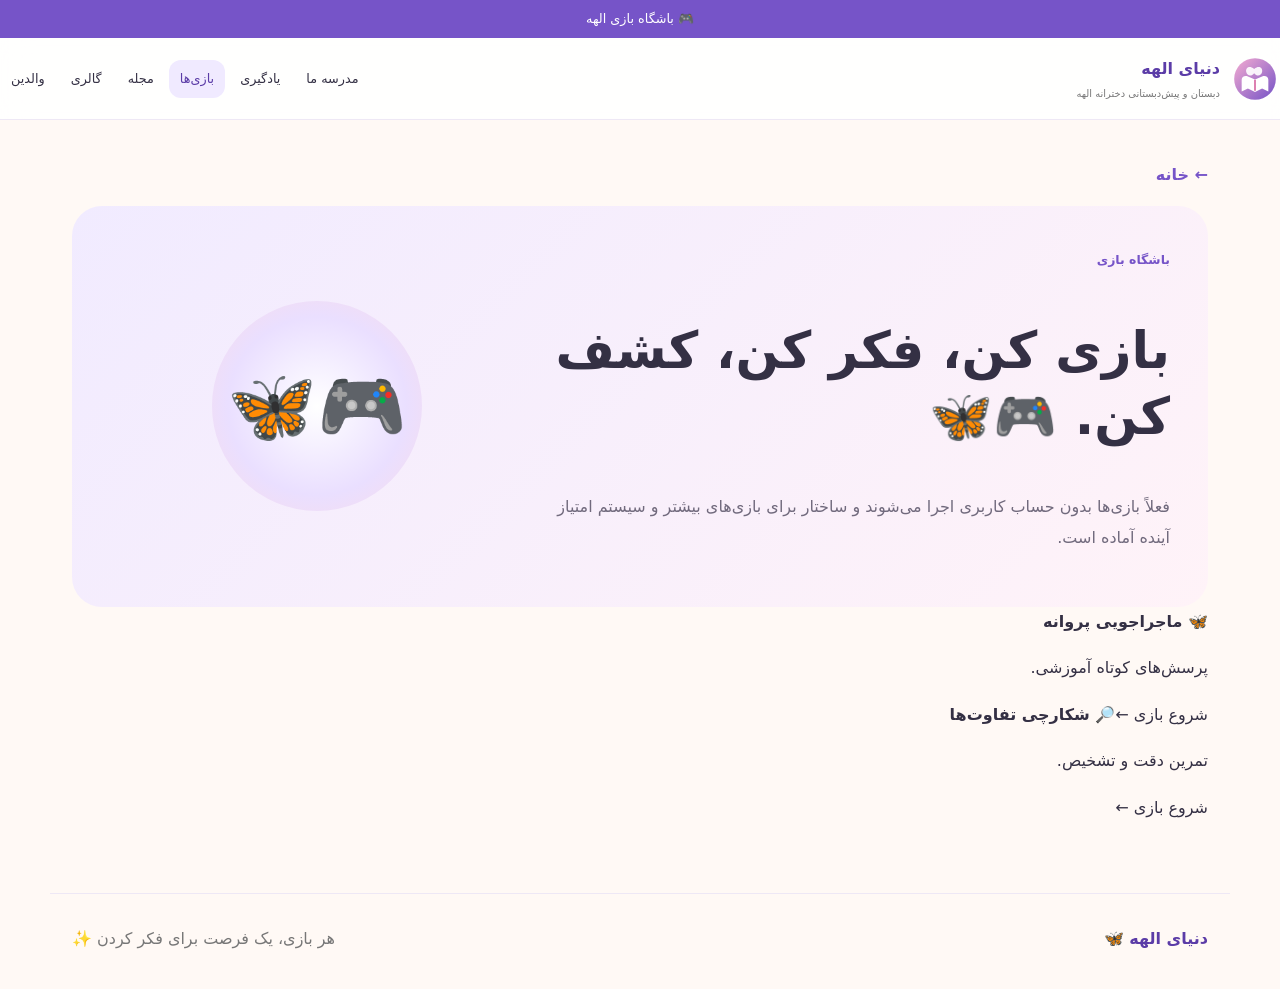
==== games.html @ 673f5bc3 "feat: add games hub" ====
<!doctype html><html lang="fa" dir="rtl"><head><meta charset="utf-8"><meta name="viewport" content="width=device-width,initial-scale=1"><title>باشگاه بازی | دنیای الهه</title><link rel="icon" href="assets/logo.svg"><link rel="stylesheet" href="style.css"><link rel="stylesheet" href="pages.css"></head><body><div class="top">🎮 باشگاه بازی الهه</div><header class="header"><a class="brand" href="index.html"><img src="assets/logo.svg" alt="لوگوی الهه"><span><b>دنیای الهه</b><small>دبستان و پیش‌دبستانی دخترانه الهه</small></span></a><nav><a href="school.html">مدرسه ما</a><a href="learning.html">یادگیری</a><a class="active" href="games.html">بازی‌ها</a><a href="magazine.html">مجله</a><a href="gallery.html">گالری</a><a href="parents.html">والدین</a></nav></header><main class="page-wrap"><a class="back-home" href="index.html">← خانه</a><section class="page-hero"><div><span class="eyebrow">باشگاه بازی</span><h1>بازی کن، فکر کن، کشف کن. 🎮🦋</h1><p>فعلاً بازی‌ها بدون حساب کاربری اجرا می‌شوند و ساختار برای بازی‌های بیشتر و سیستم امتیاز آینده آماده است.</p></div><div class="page-art"><div class="orb">🎮🦋</div></div></section><div class="game-choice"><a href="index.html#game"><b>🦋 ماجراجویی پروانه</b><p>پرسش‌های کوتاه آموزشی.</p><span>شروع بازی ←</span></a><a href="index.html#game"><b>🔎 شکارچی تفاوت‌ها</b><p>تمرین دقت و تشخیص.</p><span>شروع بازی ←</span></a></div></main><footer class="wrap"><b>دنیای الهه 🦋</b><span>هر بازی، یک فرصت برای فکر کردن ✨</span></footer></body></html>
---- style.css ----
*{box-sizing:border-box}html{scroll-behavior:smooth}body{margin:0;font-family:Vazirmatn,system-ui,sans-serif;color:#343044;background:linear-gradient(180deg,#fff9f5,#fff 45%,#f7f3ff);line-height:1.9}a{text-decoration:none;color:inherit}button{font-family:inherit}.top{background:#7654c8;color:#fff;text-align:center;padding:7px 15px;font-size:.8rem}.wrap{max-width:1180px;margin:auto;padding-left:22px;padding-right:22px}.header{height:82px;display:flex;align-items:center;justify-content:space-between;position:sticky;top:0;z-index:20;background:#ffffffdf;backdrop-filter:blur(15px);border-bottom:1px solid #eee8f5}.brand{display:flex;align-items:center;gap:10px}.brand img{width:50px}.brand span{display:flex;flex-direction:column}.brand b{color:#5b3ca7}.brand small{font-size:.62rem;color:#777}.header nav{display:flex;gap:4px}.header nav a{padding:7px 11px;border-radius:12px;font-size:.8rem}.header nav a:hover,.header nav a.active{background:#f0eaff;color:#5b3ca7}.menu{display:none;border:0;background:#f0eaff;border-radius:12px;padding:8px 12px;font-size:1.2rem}.hero{min-height:650px;display:grid;grid-template-columns:1.1fr .9fr;align-items:center;gap:45px}.eyebrow{color:#7654c8;font-weight:800;font-size:.78rem}.hero h1{font-size:clamp(2.3rem,5vw,4.2rem);line-height:1.25;margin:14px 0}.hero h1 em{color:#d45f9b;font-style:normal}.hero p{color:#716a7d;font-size:1.02rem}.actions{display:flex;gap:10px;flex-wrap:wrap;margin:24px 0}.btn{display:inline-block;border:0;padding:11px 19px;border-radius:14px;font-weight:800;font-family:inherit;cursor:pointer}.primary{background:#7654c8;color:#fff;box-shadow:0 12px 28px #7654c833}.soft{background:#f6eaf5;color:#6a4298}.chips{display:flex;gap:7px;flex-wrap:wrap}.chips span,.pill{padding:5px 10px;background:#fff;border:1px solid #eee8f5;border-radius:99px;font-size:.72rem}.heroart{height:420px;position:relative;display:grid;place-items:center}.glow{position:absolute;width:360px;height:360px;border-radius:50%;background:radial-gradient(circle,#f3dff2,#eee9ff 55%,transparent 70%)}.book{width:300px;height:200px;position:relative;filter:drop-shadow(0 20px 25px #6d55a833)}.book i{position:absolute;top:0;width:50%;height:100%;background:#fff;border:2px solid #e5dff0}.book i:first-child{right:50%;border-radius:28px 5px 5px 28px;transform:skewY(4deg)}.book i:last-child{left:0;border-radius:5px 28px 28px 5px;transform:skewY(-4deg)}.book:after{content:"";position:absolute;left:50%;top:10px;bottom:10px;border-left:3px solid #d768a2}.heroart>b,.heroart>small{position:absolute;bottom:38px;z-index:2}.heroart>b{color:#7654c8}.heroart small{bottom:8px;color:#777}.fly{position:absolute;font-size:54px;z-index:3}.f1{right:20px;top:45px}.f2{left:20px;bottom:70px;font-size:42px}.star{position:absolute;top:55px;left:90px;color:#df9bc8;font-size:30px}.section{padding-top:80px;padding-bottom:80px}.heading{display:flex;justify-content:space-between;align-items:end;gap:25px;margin-bottom:25px}.heading h2,.section h2{font-size:clamp(1.7rem,3vw,2.5rem);margin:5px 0;line-height:1.4}.heading p{color:#777183;max-width:470px}.grid{display:grid;gap:17px}.four{grid-template-columns:repeat(4,1fr)}.three{grid-template-columns:repeat(3,1fr)}.card,.mini,.stories article{background:#fff;border:1px solid #eee8f5;border-radius:23px;padding:22px;box-shadow:0 12px 35px #493b6310;transition:.22s}.card:hover,.mini:hover,.stories article:hover{transform:translateY(-6px)}.card strong{font-size:2rem}.card small{display:block;color:#8a8296}.card h3{margin:5px 0}.card p,.mini p,.stories p{font-size:.86rem;color:#746d80}.pink{background:#fff0f6}.violet{background:#f2eeff}.green{background:#eff9f2}.gold{background:#fff7e9}.split,.game,.parents,.future{display:grid;grid-template-columns:1.1fr .9fr;gap:28px;align-items:center;background:#fff;border:1px solid #eee8f5;border-radius:30px;padding:38px;box-shadow:0 18px 50px #493b6310}.split aside{background:#faf7ff;border-radius:22px;padding:8px}.split aside>div{display:flex;gap:12px;padding:15px;border-bottom:1px solid #eee8f5}.split aside>div:last-child{border:0}.split aside span{display:flex;flex-direction:column}.split aside small{color:#777}.mini>b{font-size:2rem}.mini a{color:#7654c8;font-weight:800;font-size:.78rem}.game{background:linear-gradient(135deg,#f4efff,#fff2f8)}.game-tabs{display:flex;gap:9px;flex-wrap:wrap;margin:0 0 14px}.game-tabs button{border:1px solid #e6def0;background:#fff;color:#5f536e;border-radius:14px;padding:9px 13px;font-weight:800;cursor:pointer}.game-tabs button.active,.game-tabs button:hover{background:#7654c8;color:#fff;border-color:#7654c8}.score b{font-size:2.7rem;color:#7654c8;display:block}.score small{color:#777}.gamebox{background:#fff;border-radius:23px;padding:23px}.bar{height:7px;background:#eee9f5;border-radius:8px;overflow:hidden}.bar i{display:block;width:25%;height:100%;background:linear-gradient(90deg,#7654c8,#e58db7);transition:.3s}.options{display:grid;grid-template-columns:repeat(3,1fr);gap:9px}.options button{padding:11px;border:1px solid #e8e0f1;background:#faf8ff;border-radius:12px;font:inherit;font-weight:800;cursor:pointer;transition:.15s}.options button:hover:not(:disabled){transform:translateY(-2px);border-color:#c8b7e8}.options button:focus-visible,.game-tabs button:focus-visible,.btn:focus-visible,.round:focus-visible,.gallery-item:focus-visible{outline:3px solid #d8b4e8;outline-offset:3px}.options button:disabled{cursor:default}.options .correct{background:#e8f7ed;border-color:#7bc491}.options .wrong{background:#fff0f0;border-color:#e28b8b}.hidden{display:none}.spot{display:grid;grid-template-columns:auto 1fr auto;gap:20px;align-items:center;background:linear-gradient(135deg,#fff,#f5efff);border:1px solid #eee8f5;border-radius:26px;padding:25px}.spot-icon{width:64px;height:64px;display:grid;place-items:center;background:#fff;border-radius:20px;font-size:2rem;box-shadow:0 8px 25px #493b6312}.spot h2{font-size:1.35rem;margin:5px 0}.spot p{color:#746d80;margin:0}.round{width:44px;height:44px;border:0;border-radius:50%;background:#7654c8;color:#fff;font-size:1.3rem;cursor:pointer}.stories{display:grid;grid-template-columns:1.3fr 1fr 1fr;gap:17px}.stories article{min-height:175px}.stories span{color:#7654c8;font-size:.78rem;font-weight:800}.gallery{display:grid;grid-template-columns:repeat(4,1fr);gap:16px}.gallery-item{min-height:170px;border:0;border-radius:23px;padding:18px;display:flex;flex-direction:column;justify-content:end;text-align:right;color:#fff;font-size:1.3rem;font-weight:800;cursor:pointer;background:linear-gradient(135deg,#7654c8,#d76ca3);transition:.2s}.gallery-item:hover{transform:translateY(-5px)}.gallery-item:nth-child(2){background:linear-gradient(135deg,#d768a2,#f4b0cb)}.gallery-item:nth-child(3){background:linear-gradient(135deg,#5d9d78,#9bd1ae)}.gallery-item:nth-child(4){background:linear-gradient(135deg,#7a64c7,#a98de0)}.parents{background:linear-gradient(135deg,#f1eeff,#fff7fb)}.future{background:#eff9f2}.future>span{background:#fff;border-radius:12px;padding:10px;color:#4d765b;font-weight:700}.future>span:first-child{font-size:2.5rem;background:transparent}.future>div{flex:1}.lightbox{position:fixed;inset:0;background:#302940aa;display:grid;place-items:center;padding:20px;opacity:0;pointer-events:none;transition:.2s;z-index:80}.lightbox.show{opacity:1;pointer-events:auto}.lightbox-card{position:relative;background:#fff;border-radius:28px;padding:28px;max-width:430px;width:100%;text-align:center;box-shadow:0 25px 80px #1d173040}.lightbox-card>button{position:absolute;top:10px;left:12px;border:0;background:#f2edfa;border-radius:50%;width:36px;height:36px;font-size:1.5rem;cursor:pointer}.lightbox-art{height:170px;border-radius:20px;display:grid;place-items:center;font-size:5rem;background:linear-gradient(135deg,#f4efff,#fff0f7)}.lightbox-card p{color:#746d80}footer{padding-top:30px;padding-bottom:35px;border-top:1px solid #eee8f5;display:flex;justify-content:space-between;color:#777}footer b{color:#5b3ca7}.toast{position:fixed;left:18px;bottom:18px;background:#2e2940;color:#fff;padding:12px 15px;border-radius:14px;opacity:0;transform:translateY(18px);transition:.2s;z-index:90}.toast.show{opacity:1;transform:none}.totop{position:fixed;left:18px;bottom:18px;width:44px;height:44px;border:1px solid #eee8f5;border-radius:14px;background:#fff;color:#7654c8;font-size:20px;opacity:0;pointer-events:none}.totop.show{opacity:1;pointer-events:auto}.reveal{opacity:0;transform:translateY(16px);transition:.6s}.reveal.show{opacity:1;transform:none}.skip{position:fixed;right:10px;top:10px;transform:translateY(-150%);background:#2e2940;color:#fff;padding:7px 10px;border-radius:9px;z-index:99}.skip:focus{transform:none}@media(max-width:950px){.hero{grid-template-columns:1fr}.four{grid-template-columns:repeat(2,1fr)}.three,.stories{grid-template-columns:1fr 1fr}.gallery{grid-template-columns:1fr 1fr}.split,.game,.parents{grid-template-columns:1fr}}@media(max-width:700px){.header{padding:0 16px}.header nav{display:none;position:absolute;top:72px;right:15px;left:15px;background:#fff;border:1px solid #eee8f5;border-radius:18px;padding:8px;flex-direction:column}.header nav.open{display:flex}.menu{display:block}.brand small{display:none}.hero{padding-top:45px}.heroart{height:340px}.book{width:255px;height:170px}.four,.three,.stories,.gallery{grid-template-columns:1fr}.split,.game,.parents,.future{padding:24px}.heading{align-items:start;flex-direction:column}.options{grid-template-columns:1fr}.spot{grid-template-columns:auto 1fr}.spot .round{grid-column:2;justify-self:start}footer{flex-direction:column;gap:10px}}@media(prefers-reduced-motion:reduce){html{scroll-behavior:auto}.reveal{opacity:1;transform:none}.card,.mini,.stories article,.gallery-item{transition:none}}
---- pages.css ----
body{background:#fff9f5}.page-wrap{max-width:1180px;margin:auto;padding:40px 22px 70px}.page-hero{padding:38px;border-radius:30px;background:linear-gradient(135deg,#f1ebff,#fff3f8);display:grid;grid-template-columns:1.2fr .8fr;gap:24px;align-items:center}.page-hero h1{font-size:clamp(2rem,4vw,3.5rem);line-height:1.3}.page-hero p,.content-card p{color:#716a7d}.page-art{min-height:220px;display:grid;place-items:center}.orb{width:210px;height:210px;border-radius:50%;background:radial-gradient(circle,#fff,#eadfff 60%,#f9dce9);display:grid;place-items:center;font-size:72px}.content-grid{display:grid;grid-template-columns:repeat(3,1fr);gap:18px;margin-top:26px}.content-card{background:#fff;border:1px solid #eee8f5;border-radius:22px;padding:22px;box-shadow:0 10px 30px #493b6310}.wide{grid-column:span 2}.pill-row{display:flex;gap:8px;flex-wrap:wrap}.pill-row span{background:#f4efff;color:#60459d;border-radius:999px;padding:6px 10px;font-size:.75rem}.notice{margin-top:20px;padding:16px;border-radius:18px;background:#fff8e8}.future-list{display:grid;grid-template-columns:repeat(4,1fr);gap:10px}.future-list span{padding:12px;background:#eff9f2;border-radius:12px;text-align:center;color:#4d765b;font-weight:700}.back-home{display:inline-block;margin-bottom:15px;color:#7654c8;font-weight:800}.list{padding:0;list-style:none;display:grid;gap:8px}.list li{padding:10px 12px;background:#faf8ff;border-radius:12px}@media(max-width:850px){.page-hero,.content-grid{grid-template-columns:1fr}.wide{grid-column:auto}.future-list{grid-template-columns:1fr 1fr}}
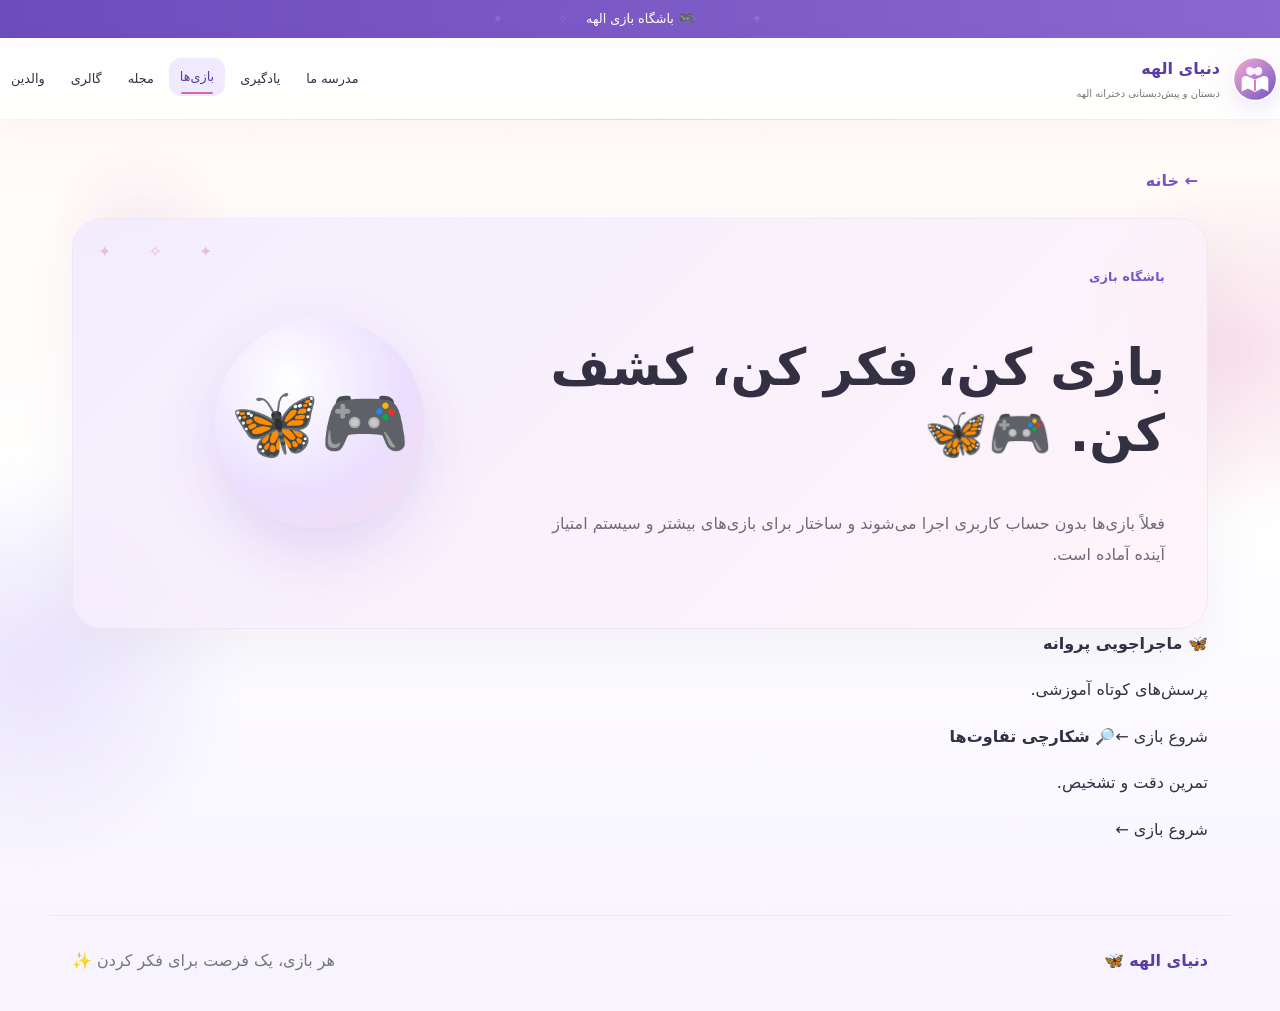
==== commit a1f6cc9b: "Add professional SEO metadata to games page" ====
--- a/games.html
+++ b/games.html
@@ -1 +1 @@
-<!doctype html><html lang="fa" dir="rtl"><head><meta charset="utf-8"><meta name="viewport" content="width=device-width,initial-scale=1"><title>باشگاه بازی | دنیای الهه</title><link rel="icon" href="assets/logo.svg"><link rel="stylesheet" href="style.css"><link rel="stylesheet" href="pages.css"></head><body><div class="top">🎮 باشگاه بازی الهه</div><header class="header"><a class="brand" href="index.html"><img src="assets/logo.svg" alt="لوگوی الهه"><span><b>دنیای الهه</b><small>دبستان و پیش‌دبستانی دخترانه الهه</small></span></a><nav><a href="school.html">مدرسه ما</a><a href="learning.html">یادگیری</a><a class="active" href="games.html">بازی‌ها</a><a href="magazine.html">مجله</a><a href="gallery.html">گالری</a><a href="parents.html">والدین</a></nav></header><main class="page-wrap"><a class="back-home" href="index.html">← خانه</a><section class="page-hero"><div><span class="eyebrow">باشگاه بازی</span><h1>بازی کن، فکر کن، کشف کن. 🎮🦋</h1><p>فعلاً بازی‌ها بدون حساب کاربری اجرا می‌شوند و ساختار برای بازی‌های بیشتر و سیستم امتیاز آینده آماده است.</p></div><div class="page-art"><div class="orb">🎮🦋</div></div></section><div class="game-choice"><a href="index.html#game"><b>🦋 ماجراجویی پروانه</b><p>پرسش‌های کوتاه آموزشی.</p><span>شروع بازی ←</span></a><a href="index.html#game"><b>🔎 شکارچی تفاوت‌ها</b><p>تمرین دقت و تشخیص.</p><span>شروع بازی ←</span></a></div></main><footer class="wrap"><b>دنیای الهه 🦋</b><span>هر بازی، یک فرصت برای فکر کردن ✨</span></footer></body></html>+<!doctype html><html lang="fa" dir="rtl"><head><meta charset="utf-8"><meta name="viewport" content="width=device-width,initial-scale=1"><meta name="description" content="بازی‌های آموزشی کوتاه و خلاقانه برای تمرین فکر، دقت و یادگیری در دنیای الهه."><meta name="robots" content="index,follow,max-image-preview:large"><link rel="canonical" href="https://elaheschool.ir/games.html"><meta property="og:title" content="باشگاه بازی | دنیای الهه"><meta property="og:description" content="بازی‌های آموزشی کوتاه برای فکر، دقت و یادگیری."><meta property="og:url" content="https://elaheschool.ir/games.html"><title>باشگاه بازی | دنیای الهه</title><link rel="icon" href="assets/logo.svg"><link rel="stylesheet" href="style.css"><link rel="stylesheet" href="pages.css"></head><body><div class="top">🎮 باشگاه بازی الهه</div><header class="header"><a class="brand" href="index.html"><img src="assets/logo.svg" alt="لوگوی الهه"><span><b>دنیای الهه</b><small>دبستان و پیش‌دبستانی دخترانه الهه</small></span></a><nav><a href="school.html">مدرسه ما</a><a href="learning.html">یادگیری</a><a class="active" href="games.html">بازی‌ها</a><a href="magazine.html">مجله</a><a href="gallery.html">گالری</a><a href="parents.html">والدین</a></nav></header><main class="page-wrap"><a class="back-home" href="index.html">← خانه</a><section class="page-hero"><div><span class="eyebrow">باشگاه بازی</span><h1>بازی کن، فکر کن، کشف کن. 🎮🦋</h1><p>فعلاً بازی‌ها بدون حساب کاربری اجرا می‌شوند و ساختار برای بازی‌های بیشتر و سیستم امتیاز آینده آماده است.</p></div><div class="page-art"><div class="orb">🎮🦋</div></div></section><div class="game-choice"><a href="index.html#game"><b>🦋 ماجراجویی پروانه</b><p>پرسش‌های کوتاه آموزشی.</p><span>شروع بازی ←</span></a><a href="index.html#game"><b>🔎 شکارچی تفاوت‌ها</b><p>تمرین دقت و تشخیص.</p><span>شروع بازی ←</span></a></div></main><footer class="wrap"><b>دنیای الهه 🦋</b><span>هر بازی، یک فرصت برای فکر کردن ✨</span></footer></body></html>
--- a/style.css
+++ b/style.css
@@ -1 +1,44 @@
-*{box-sizing:border-box}html{scroll-behavior:smooth}body{margin:0;font-family:Vazirmatn,system-ui,sans-serif;color:#343044;background:linear-gradient(180deg,#fff9f5,#fff 45%,#f7f3ff);line-height:1.9}a{text-decoration:none;color:inherit}button{font-family:inherit}.top{background:#7654c8;color:#fff;text-align:center;padding:7px 15px;font-size:.8rem}.wrap{max-width:1180px;margin:auto;padding-left:22px;padding-right:22px}.header{height:82px;display:flex;align-items:center;justify-content:space-between;position:sticky;top:0;z-index:20;background:#ffffffdf;backdrop-filter:blur(15px);border-bottom:1px solid #eee8f5}.brand{display:flex;align-items:center;gap:10px}.brand img{width:50px}.brand span{display:flex;flex-direction:column}.brand b{color:#5b3ca7}.brand small{font-size:.62rem;color:#777}.header nav{display:flex;gap:4px}.header nav a{padding:7px 11px;border-radius:12px;font-size:.8rem}.header nav a:hover,.header nav a.active{background:#f0eaff;color:#5b3ca7}.menu{display:none;border:0;background:#f0eaff;border-radius:12px;padding:8px 12px;font-size:1.2rem}.hero{min-height:650px;display:grid;grid-template-columns:1.1fr .9fr;align-items:center;gap:45px}.eyebrow{color:#7654c8;font-weight:800;font-size:.78rem}.hero h1{font-size:clamp(2.3rem,5vw,4.2rem);line-height:1.25;margin:14px 0}.hero h1 em{color:#d45f9b;font-style:normal}.hero p{color:#716a7d;font-size:1.02rem}.actions{display:flex;gap:10px;flex-wrap:wrap;margin:24px 0}.btn{display:inline-block;border:0;padding:11px 19px;border-radius:14px;font-weight:800;font-family:inherit;cursor:pointer}.primary{background:#7654c8;color:#fff;box-shadow:0 12px 28px #7654c833}.soft{background:#f6eaf5;color:#6a4298}.chips{display:flex;gap:7px;flex-wrap:wrap}.chips span,.pill{padding:5px 10px;background:#fff;border:1px solid #eee8f5;border-radius:99px;font-size:.72rem}.heroart{height:420px;position:relative;display:grid;place-items:center}.glow{position:absolute;width:360px;height:360px;border-radius:50%;background:radial-gradient(circle,#f3dff2,#eee9ff 55%,transparent 70%)}.book{width:300px;height:200px;position:relative;filter:drop-shadow(0 20px 25px #6d55a833)}.book i{position:absolute;top:0;width:50%;height:100%;background:#fff;border:2px solid #e5dff0}.book i:first-child{right:50%;border-radius:28px 5px 5px 28px;transform:skewY(4deg)}.book i:last-child{left:0;border-radius:5px 28px 28px 5px;transform:skewY(-4deg)}.book:after{content:"";position:absolute;left:50%;top:10px;bottom:10px;border-left:3px solid #d768a2}.heroart>b,.heroart>small{position:absolute;bottom:38px;z-index:2}.heroart>b{color:#7654c8}.heroart small{bottom:8px;color:#777}.fly{position:absolute;font-size:54px;z-index:3}.f1{right:20px;top:45px}.f2{left:20px;bottom:70px;font-size:42px}.star{position:absolute;top:55px;left:90px;color:#df9bc8;font-size:30px}.section{padding-top:80px;padding-bottom:80px}.heading{display:flex;justify-content:space-between;align-items:end;gap:25px;margin-bottom:25px}.heading h2,.section h2{font-size:clamp(1.7rem,3vw,2.5rem);margin:5px 0;line-height:1.4}.heading p{color:#777183;max-width:470px}.grid{display:grid;gap:17px}.four{grid-template-columns:repeat(4,1fr)}.three{grid-template-columns:repeat(3,1fr)}.card,.mini,.stories article{background:#fff;border:1px solid #eee8f5;border-radius:23px;padding:22px;box-shadow:0 12px 35px #493b6310;transition:.22s}.card:hover,.mini:hover,.stories article:hover{transform:translateY(-6px)}.card strong{font-size:2rem}.card small{display:block;color:#8a8296}.card h3{margin:5px 0}.card p,.mini p,.stories p{font-size:.86rem;color:#746d80}.pink{background:#fff0f6}.violet{background:#f2eeff}.green{background:#eff9f2}.gold{background:#fff7e9}.split,.game,.parents,.future{display:grid;grid-template-columns:1.1fr .9fr;gap:28px;align-items:center;background:#fff;border:1px solid #eee8f5;border-radius:30px;padding:38px;box-shadow:0 18px 50px #493b6310}.split aside{background:#faf7ff;border-radius:22px;padding:8px}.split aside>div{display:flex;gap:12px;padding:15px;border-bottom:1px solid #eee8f5}.split aside>div:last-child{border:0}.split aside span{display:flex;flex-direction:column}.split aside small{color:#777}.mini>b{font-size:2rem}.mini a{color:#7654c8;font-weight:800;font-size:.78rem}.game{background:linear-gradient(135deg,#f4efff,#fff2f8)}.game-tabs{display:flex;gap:9px;flex-wrap:wrap;margin:0 0 14px}.game-tabs button{border:1px solid #e6def0;background:#fff;color:#5f536e;border-radius:14px;padding:9px 13px;font-weight:800;cursor:pointer}.game-tabs button.active,.game-tabs button:hover{background:#7654c8;color:#fff;border-color:#7654c8}.score b{font-size:2.7rem;color:#7654c8;display:block}.score small{color:#777}.gamebox{background:#fff;border-radius:23px;padding:23px}.bar{height:7px;background:#eee9f5;border-radius:8px;overflow:hidden}.bar i{display:block;width:25%;height:100%;background:linear-gradient(90deg,#7654c8,#e58db7);transition:.3s}.options{display:grid;grid-template-columns:repeat(3,1fr);gap:9px}.options button{padding:11px;border:1px solid #e8e0f1;background:#faf8ff;border-radius:12px;font:inherit;font-weight:800;cursor:pointer;transition:.15s}.options button:hover:not(:disabled){transform:translateY(-2px);border-color:#c8b7e8}.options button:focus-visible,.game-tabs button:focus-visible,.btn:focus-visible,.round:focus-visible,.gallery-item:focus-visible{outline:3px solid #d8b4e8;outline-offset:3px}.options button:disabled{cursor:default}.options .correct{background:#e8f7ed;border-color:#7bc491}.options .wrong{background:#fff0f0;border-color:#e28b8b}.hidden{display:none}.spot{display:grid;grid-template-columns:auto 1fr auto;gap:20px;align-items:center;background:linear-gradient(135deg,#fff,#f5efff);border:1px solid #eee8f5;border-radius:26px;padding:25px}.spot-icon{width:64px;height:64px;display:grid;place-items:center;background:#fff;border-radius:20px;font-size:2rem;box-shadow:0 8px 25px #493b6312}.spot h2{font-size:1.35rem;margin:5px 0}.spot p{color:#746d80;margin:0}.round{width:44px;height:44px;border:0;border-radius:50%;background:#7654c8;color:#fff;font-size:1.3rem;cursor:pointer}.stories{display:grid;grid-template-columns:1.3fr 1fr 1fr;gap:17px}.stories article{min-height:175px}.stories span{color:#7654c8;font-size:.78rem;font-weight:800}.gallery{display:grid;grid-template-columns:repeat(4,1fr);gap:16px}.gallery-item{min-height:170px;border:0;border-radius:23px;padding:18px;display:flex;flex-direction:column;justify-content:end;text-align:right;color:#fff;font-size:1.3rem;font-weight:800;cursor:pointer;background:linear-gradient(135deg,#7654c8,#d76ca3);transition:.2s}.gallery-item:hover{transform:translateY(-5px)}.gallery-item:nth-child(2){background:linear-gradient(135deg,#d768a2,#f4b0cb)}.gallery-item:nth-child(3){background:linear-gradient(135deg,#5d9d78,#9bd1ae)}.gallery-item:nth-child(4){background:linear-gradient(135deg,#7a64c7,#a98de0)}.parents{background:linear-gradient(135deg,#f1eeff,#fff7fb)}.future{background:#eff9f2}.future>span{background:#fff;border-radius:12px;padding:10px;color:#4d765b;font-weight:700}.future>span:first-child{font-size:2.5rem;background:transparent}.future>div{flex:1}.lightbox{position:fixed;inset:0;background:#302940aa;display:grid;place-items:center;padding:20px;opacity:0;pointer-events:none;transition:.2s;z-index:80}.lightbox.show{opacity:1;pointer-events:auto}.lightbox-card{position:relative;background:#fff;border-radius:28px;padding:28px;max-width:430px;width:100%;text-align:center;box-shadow:0 25px 80px #1d173040}.lightbox-card>button{position:absolute;top:10px;left:12px;border:0;background:#f2edfa;border-radius:50%;width:36px;height:36px;font-size:1.5rem;cursor:pointer}.lightbox-art{height:170px;border-radius:20px;display:grid;place-items:center;font-size:5rem;background:linear-gradient(135deg,#f4efff,#fff0f7)}.lightbox-card p{color:#746d80}footer{padding-top:30px;padding-bottom:35px;border-top:1px solid #eee8f5;display:flex;justify-content:space-between;color:#777}footer b{color:#5b3ca7}.toast{position:fixed;left:18px;bottom:18px;background:#2e2940;color:#fff;padding:12px 15px;border-radius:14px;opacity:0;transform:translateY(18px);transition:.2s;z-index:90}.toast.show{opacity:1;transform:none}.totop{position:fixed;left:18px;bottom:18px;width:44px;height:44px;border:1px solid #eee8f5;border-radius:14px;background:#fff;color:#7654c8;font-size:20px;opacity:0;pointer-events:none}.totop.show{opacity:1;pointer-events:auto}.reveal{opacity:0;transform:translateY(16px);transition:.6s}.reveal.show{opacity:1;transform:none}.skip{position:fixed;right:10px;top:10px;transform:translateY(-150%);background:#2e2940;color:#fff;padding:7px 10px;border-radius:9px;z-index:99}.skip:focus{transform:none}@media(max-width:950px){.hero{grid-template-columns:1fr}.four{grid-template-columns:repeat(2,1fr)}.three,.stories{grid-template-columns:1fr 1fr}.gallery{grid-template-columns:1fr 1fr}.split,.game,.parents{grid-template-columns:1fr}}@media(max-width:700px){.header{padding:0 16px}.header nav{display:none;position:absolute;top:72px;right:15px;left:15px;background:#fff;border:1px solid #eee8f5;border-radius:18px;padding:8px;flex-direction:column}.header nav.open{display:flex}.menu{display:block}.brand small{display:none}.hero{padding-top:45px}.heroart{height:340px}.book{width:255px;height:170px}.four,.three,.stories,.gallery{grid-template-columns:1fr}.split,.game,.parents,.future{padding:24px}.heading{align-items:start;flex-direction:column}.options{grid-template-columns:1fr}.spot{grid-template-columns:auto 1fr}.spot .round{grid-column:2;justify-self:start}footer{flex-direction:column;gap:10px}}@media(prefers-reduced-motion:reduce){html{scroll-behavior:auto}.reveal{opacity:1;transform:none}.card,.mini,.stories article,.gallery-item{transition:none}}+*{box-sizing:border-box}
+:root{--violet:#7654c8;--violet-dark:#5b3ca7;--pink:#d768a3;--pink-soft:#fff0f6;--green:#5d9d78;--ink:#343044;--muted:#746d80;--line:#eee8f5;--card:#ffffffcc;--shadow:0 18px 50px #493b6312;--ease:cubic-bezier(.2,.75,.2,1)}
+html{scroll-behavior:smooth;scroll-padding-top:95px}
+body{margin:0;font-family:Vazirmatn,system-ui,sans-serif;color:var(--ink);background:linear-gradient(180deg,#fff9f5 0%,#fff 45%,#f7f3ff 100%);line-height:1.9;overflow-x:hidden}
+body:before,body:after{content:"";position:fixed;z-index:-2;pointer-events:none;filter:blur(10px);opacity:.6;border-radius:50%}
+body:before{width:360px;height:360px;right:-140px;top:170px;background:radial-gradient(circle,#f4cce0 0,transparent 70%);animation:drift 18s ease-in-out infinite}
+body:after{width:430px;height:430px;left:-180px;bottom:20px;background:radial-gradient(circle,#dcd3fa 0,transparent 68%);animation:drift 22s ease-in-out infinite reverse}
+a{text-decoration:none;color:inherit}button{font-family:inherit}
+.top{position:relative;overflow:hidden;background:linear-gradient(90deg,#6d4cbc,#8a68d1,#d768a3);background-size:200% 100%;animation:gradientShift 10s ease infinite;color:#fff;text-align:center;padding:7px 15px;font-size:.8rem;box-shadow:0 6px 24px #7654c826}
+.top:after{content:"✦  ✧  ✦  ✧  ✦";position:absolute;inset:0;display:grid;place-items:center;opacity:.12;letter-spacing:25px;animation:sparkleLine 14s linear infinite}
+.wrap{max-width:1180px;margin:auto;padding-left:22px;padding-right:22px}
+.header{height:82px;display:flex;align-items:center;justify-content:space-between;position:sticky;top:0;z-index:20;background:#ffffffd8;backdrop-filter:blur(18px) saturate(135%);border-bottom:1px solid #eee8f588;box-shadow:0 7px 30px #493b6308;transition:.35s var(--ease)}
+.header:after{content:"";position:absolute;inset:auto 0 -1px 0;height:1px;background:linear-gradient(90deg,transparent,#d8c8ef,transparent);opacity:.7}
+.brand{display:flex;align-items:center;gap:10px;transition:transform .3s var(--ease)}.brand:hover{transform:translateY(-2px)}
+.brand img{width:50px;filter:drop-shadow(0 8px 13px #7654c824);transition:transform .45s var(--ease)}.brand:hover img{transform:rotate(-6deg) scale(1.04)}
+.brand span{display:flex;flex-direction:column}.brand b{color:var(--violet-dark)}.brand small{font-size:.62rem;color:#777}
+.header nav{display:flex;gap:4px}.header nav a{position:relative;padding:7px 11px;border-radius:12px;font-size:.8rem;transition:.25s var(--ease)}.header nav a:after{content:"";position:absolute;right:12px;left:12px;bottom:2px;height:2px;border-radius:4px;background:var(--pink);transform:scaleX(0);transform-origin:center;transition:.25s var(--ease)}.header nav a:hover,.header nav a.active{background:#f0eaff;color:var(--violet-dark);transform:translateY(-2px)}.header nav a:hover:after,.header nav a.active:after{transform:scaleX(1)}
+.menu{display:none;border:0;background:#f0eaff;border-radius:12px;padding:8px 12px;font-size:1.2rem;cursor:pointer;transition:.2s}.menu:hover{transform:scale(1.04)}
+.hero{min-height:650px;display:grid;grid-template-columns:1.1fr .9fr;align-items:center;gap:45px;position:relative}
+.hero:before{content:"";position:absolute;width:180px;height:180px;right:8%;top:10%;background:radial-gradient(circle,#fff6fb,transparent 70%);pointer-events:none}
+.eyebrow{color:var(--violet);font-weight:900;font-size:.78rem;letter-spacing:.02em}.hero h1{font-size:clamp(2.3rem,5vw,4.2rem);line-height:1.25;margin:14px 0;animation:titleIn .9s var(--ease) both}.hero h1 em{color:var(--pink);font-style:normal;text-shadow:0 7px 20px #d768a326}.hero p{color:#716a7d;font-size:1.02rem;max-width:670px}.actions{display:flex;gap:10px;flex-wrap:wrap;margin:24px 0}
+.btn{display:inline-block;border:0;padding:11px 19px;border-radius:14px;font-weight:900;font-family:inherit;cursor:pointer;transition:transform .25s var(--ease),box-shadow .25s var(--ease),background .25s}.btn:hover{transform:translateY(-3px)}.btn:active{transform:translateY(0)}.primary{background:linear-gradient(135deg,#7654c8,#8f6fe0);color:#fff;box-shadow:0 12px 28px #7654c833}.primary:hover{box-shadow:0 16px 35px #7654c842}.soft{background:linear-gradient(135deg,#f9eef8,#f2eafd);color:#6a4298}
+.chips{display:flex;gap:7px;flex-wrap:wrap}.chips span,.pill{padding:5px 10px;background:#ffffffc7;border:1px solid #eee8f5;border-radius:99px;font-size:.72rem;backdrop-filter:blur(8px);transition:.2s}.chips span:hover{transform:translateY(-2px);box-shadow:0 8px 18px #493b6310}
+.heroart{height:420px;position:relative;display:grid;place-items:center;transform-style:preserve-3d;perspective:900px}.glow{position:absolute;width:360px;height:360px;border-radius:50%;background:radial-gradient(circle,#f3dff2,#eee9ff 55%,transparent 70%);animation:pulseGlow 5s ease-in-out infinite}.heroart:before,.heroart:after{content:"";position:absolute;border-radius:50%;border:1px solid #ffffff90;box-shadow:inset 0 0 35px #ffffff55}.heroart:before{width:330px;height:330px;animation:spin 18s linear infinite}.heroart:after{width:250px;height:250px;border-color:#d8c7ed77;animation:spinReverse 14s linear infinite}
+.book{width:300px;height:200px;position:relative;filter:drop-shadow(0 20px 25px #6d55a833);transform:translateZ(40px);animation:bookFloat 5s ease-in-out infinite}.book i{position:absolute;top:0;width:50%;height:100%;background:#fff;border:2px solid #e5dff0;box-shadow:inset 0 0 20px #eee8f555}.book i:first-child{right:50%;border-radius:28px 5px 5px 28px;transform:skewY(4deg)}.book i:last-child{left:0;border-radius:5px 28px 28px 5px;transform:skewY(-4deg)}.book:after{content:"";position:absolute;left:50%;top:10px;bottom:10px;border-left:3px solid var(--pink)}.book:before{content:"✦";position:absolute;z-index:4;left:50%;top:50%;transform:translate(-50%,-50%);color:#d8b2d2;font-size:28px}
+.heroart>b,.heroart>small{position:absolute;bottom:38px;z-index:2}.heroart>b{color:var(--violet);font-size:1rem}.heroart small{bottom:8px;color:#777}.fly{position:absolute;font-size:54px;z-index:3;filter:drop-shadow(0 12px 18px #7654c833)}.f1{right:20px;top:45px;animation:butterfly 4.6s ease-in-out infinite}.f2{left:20px;bottom:70px;font-size:42px;animation:butterfly 5.6s ease-in-out infinite reverse}.star{position:absolute;top:55px;left:90px;color:#df9bc8;font-size:30px;animation:twinkle 2.7s ease-in-out infinite}
+.section{padding-top:80px;padding-bottom:80px}.heading{display:flex;justify-content:space-between;align-items:end;gap:25px;margin-bottom:25px}.heading h2,.section h2{font-size:clamp(1.7rem,3vw,2.5rem);margin:5px 0;line-height:1.4}.heading p{color:#777183;max-width:470px}
+.grid{display:grid;gap:17px}.four{grid-template-columns:repeat(4,1fr)}.three{grid-template-columns:repeat(3,1fr)}
+.card,.mini,.stories article{position:relative;overflow:hidden;background:var(--card);border:1px solid #eee8f5;border-radius:23px;padding:22px;box-shadow:var(--shadow);transition:transform .32s var(--ease),box-shadow .32s var(--ease),border-color .32s}.card:before,.mini:before,.stories article:before{content:"";position:absolute;width:120px;height:120px;right:-40px;top:-55px;background:radial-gradient(circle,#ffffffbb,transparent 68%);transition:.35s}.card:hover,.mini:hover,.stories article:hover{transform:translateY(-8px);box-shadow:0 24px 55px #493b6318;border-color:#ded3ef}.card:hover:before,.mini:hover:before,.stories article:hover:before{transform:scale(1.4)}
+.card strong{font-size:2rem;display:inline-block;transition:.35s var(--ease)}.card:hover strong{transform:rotate(-8deg) scale(1.1)}.card small{display:block;color:#8a8296}.card h3{margin:5px 0}.card p,.mini p,.stories p{font-size:.86rem;color:#746d80}.pink{background:linear-gradient(135deg,#fff0f6,#fff8fb)}.violet{background:linear-gradient(135deg,#f2eeff,#fbf9ff)}.green{background:linear-gradient(135deg,#eff9f2,#f8fdf9)}.gold{background:linear-gradient(135deg,#fff7e9,#fffdf8)}
+.split,.game,.parents,.future{display:grid;grid-template-columns:1.1fr .9fr;gap:28px;align-items:center;background:#ffffffc7;border:1px solid #eee8f5;border-radius:30px;padding:38px;box-shadow:0 18px 50px #493b6310;backdrop-filter:blur(10px);position:relative;overflow:hidden}.split:after,.game:after,.parents:after,.future:after{content:"";position:absolute;inset:-40% auto auto 58%;width:260px;height:260px;background:radial-gradient(circle,#f0d8ec55,transparent 70%);pointer-events:none}
+.split aside{background:#faf7ffdd;border-radius:22px;padding:8px;border:1px solid #ebe2f8}.split aside>div{display:flex;gap:12px;padding:15px;border-bottom:1px solid #eee8f5}.split aside>div:last-child{border:0}.split aside span{display:flex;flex-direction:column}.split aside small{color:#777}.mini>b{font-size:2rem}.mini a{color:var(--violet);font-weight:900;font-size:.78rem}
+.game{background:linear-gradient(135deg,#f4efffdd,#fff2f8dd)}.game-tabs{display:flex;gap:9px;flex-wrap:wrap;margin:0 0 14px}.game-tabs button{border:1px solid #e6def0;background:#ffffffd9;color:#5f536e;border-radius:14px;padding:9px 13px;font-weight:900;cursor:pointer;transition:.25s var(--ease);box-shadow:0 8px 20px #493b6307}.game-tabs button.active,.game-tabs button:hover{background:linear-gradient(135deg,#7654c8,#8e6fdb);color:#fff;border-color:#7654c8;transform:translateY(-2px);box-shadow:0 12px 24px #7654c827}.score b{font-size:2.7rem;color:var(--violet);display:block}.score small{color:#777}.gamebox{background:#ffffffed;border-radius:23px;padding:23px;box-shadow:0 15px 35px #493b630b;border:1px solid #eee8f5}.bar{height:7px;background:#eee9f5;border-radius:8px;overflow:hidden}.bar i{display:block;width:25%;height:100%;background:linear-gradient(90deg,#7654c8,#e58db7);transition:width .5s var(--ease);box-shadow:0 0 15px #d768a344}.options{display:grid;grid-template-columns:repeat(3,1fr);gap:9px}.options button{padding:11px;border:1px solid #e8e0f1;background:#faf8ff;border-radius:12px;font:inherit;font-weight:900;cursor:pointer;transition:.2s var(--ease)}.options button:hover:not(:disabled){transform:translateY(-3px) scale(1.01);border-color:#c8b7e8;box-shadow:0 10px 20px #493b6310}.options button:focus-visible,.game-tabs button:focus-visible,.btn:focus-visible,.round:focus-visible,.gallery-item:focus-visible{outline:3px solid #d8b4e8;outline-offset:3px}.options button:disabled{cursor:default}.options .correct{background:#e8f7ed;border-color:#7bc491;animation:answerPop .45s var(--ease)}.options .wrong{background:#fff0f0;border-color:#e28b8b;animation:shake .4s ease}.hidden{display:none}
+.spot{display:grid;grid-template-columns:auto 1fr auto;gap:20px;align-items:center;background:linear-gradient(135deg,#ffffffdd,#f5efffdd);border:1px solid #eee8f5;border-radius:26px;padding:25px;box-shadow:var(--shadow);backdrop-filter:blur(10px)}.spot-icon{width:64px;height:64px;display:grid;place-items:center;background:#fff;border-radius:20px;font-size:2rem;box-shadow:0 8px 25px #493b6312;animation:spotPulse 4s ease-in-out infinite}.spot h2{font-size:1.35rem;margin:5px 0}.spot p{color:#746d80;margin:0}.round{width:44px;height:44px;border:0;border-radius:50%;background:linear-gradient(135deg,#7654c8,#8e6fdb);color:#fff;font-size:1.3rem;cursor:pointer;transition:.25s var(--ease);box-shadow:0 10px 20px #7654c82c}.round:hover{transform:rotate(90deg) scale(1.08)}
+.stories{display:grid;grid-template-columns:1.3fr 1fr 1fr;gap:17px}.stories article{min-height:175px}.stories span{color:var(--violet);font-size:.78rem;font-weight:900}
+.gallery{display:grid;grid-template-columns:repeat(4,1fr);gap:16px}.gallery-item{min-height:170px;border:1px solid #ffffff55;border-radius:23px;padding:18px;display:flex;flex-direction:column;justify-content:end;text-align:right;color:#fff;font-size:1.3rem;font-weight:900;cursor:pointer;position:relative;overflow:hidden;transition:.3s var(--ease);box-shadow:0 14px 30px #493b6312}.gallery-item:before{content:"";position:absolute;inset:0;background:linear-gradient(180deg,transparent 25%,#1f183b55);opacity:.8}.gallery-item:after{content:"↗";position:absolute;left:16px;top:14px;opacity:0;transform:translateY(7px);transition:.25s}.gallery-item b{position:relative;z-index:1}.gallery-item:hover{transform:translateY(-7px) scale(1.015);box-shadow:0 24px 45px #493b6320}.gallery-item:hover:after{opacity:1;transform:none}.gallery-item:nth-child(1){background:linear-gradient(135deg,#7654c8,#d76ca3)}.gallery-item:nth-child(2){background:linear-gradient(135deg,#d768a2,#f4b0cb)}.gallery-item:nth-child(3){background:linear-gradient(135deg,#5d9d78,#9bd1ae)}.gallery-item:nth-child(4){background:linear-gradient(135deg,#7a64c7,#a98de0)}
+.parents{background:linear-gradient(135deg,#f1eeffdd,#fff7fbdd)}.future{background:linear-gradient(135deg,#eff9f2dd,#fbfffcdd)}.future>span{background:#fff;border-radius:12px;padding:10px;color:#4d765b;font-weight:700}.future>span:first-child{font-size:2.5rem;background:transparent}.future>div{flex:1}
+.lightbox{position:fixed;inset:0;background:#302940aa;display:grid;place-items:center;padding:20px;opacity:0;pointer-events:none;transition:.25s;z-index:80;backdrop-filter:blur(7px)}.lightbox.show{opacity:1;pointer-events:auto}.lightbox-card{position:relative;background:#fff;border-radius:28px;padding:28px;max-width:430px;width:100%;text-align:center;box-shadow:0 25px 80px #1d173040;transform:translateY(15px) scale(.97);transition:.3s var(--ease)}.lightbox.show .lightbox-card{transform:none}.lightbox-card>button{position:absolute;top:10px;left:12px;border:0;background:#f2edfa;border-radius:50%;width:36px;height:36px;font-size:1.5rem;cursor:pointer;transition:.2s}.lightbox-card>button:hover{transform:rotate(90deg)}.lightbox-art{height:170px;border-radius:20px;display:grid;place-items:center;font-size:5rem;background:linear-gradient(135deg,#f4efff,#fff0f7);animation:pulseGlow 4.5s ease-in-out infinite}.lightbox-card p{color:#746d80}
+footer{padding-top:30px;padding-bottom:35px;border-top:1px solid #eee8f5;display:flex;justify-content:space-between;color:#777}footer b{color:#5b3ca7}.toast{position:fixed;left:18px;bottom:18px;background:#2e2940;color:#fff;padding:12px 15px;border-radius:14px;opacity:0;transform:translateY(18px);transition:.25s;z-index:90;box-shadow:0 15px 35px #1d173033}.toast.show{opacity:1;transform:none}.totop{position:fixed;left:18px;bottom:18px;width:44px;height:44px;border:1px solid #eee8f5;border-radius:14px;background:#fff;color:var(--violet);font-size:20px;opacity:0;pointer-events:none;transition:.25s;box-shadow:0 10px 24px #493b6312}.totop.show{opacity:1;pointer-events:auto}.reveal{opacity:0;transform:translateY(18px) scale(.985);transition:opacity .7s var(--ease),transform .7s var(--ease)}.reveal.show{opacity:1;transform:none}
+.skip{position:fixed;right:10px;top:10px;transform:translateY(-150%);background:#2e2940;color:#fff;padding:7px 10px;border-radius:9px;z-index:99}.skip:focus{transform:none}
+@keyframes drift{0%,100%{transform:translate3d(0,0,0)}50%{transform:translate3d(30px,-25px,0)}}@keyframes gradientShift{0%,100%{background-position:0 50%}50%{background-position:100% 50%}}@keyframes sparkleLine{to{transform:translateX(-120px)}}@keyframes titleIn{from{opacity:0;transform:translateY(16px)}to{opacity:1;transform:none}}@keyframes pulseGlow{0%,100%{transform:scale(.98);opacity:.85}50%{transform:scale(1.04);opacity:1}}@keyframes spin{to{transform:rotate(360deg)}}@keyframes spinReverse{to{transform:rotate(-360deg)}}@keyframes bookFloat{0%,100%{transform:translate3d(0,2px,40px) rotateX(0)}50%{transform:translate3d(0,-8px,40px) rotateX(2deg)}}@keyframes butterfly{0%,100%{transform:translate3d(0,0,0) rotate(-5deg)}50%{transform:translate3d(10px,-14px,0) rotate(5deg)}}@keyframes twinkle{0%,100%{opacity:.4;transform:scale(.85) rotate(0)}50%{opacity:1;transform:scale(1.2) rotate(18deg)}}@keyframes answerPop{50%{transform:scale(1.04)}}@keyframes shake{25%{transform:translateX(-4px)}50%{transform:translateX(4px)}75%{transform:translateX(-3px)}}@keyframes spotPulse{0%,100%{box-shadow:0 8px 25px #493b6312}50%{box-shadow:0 12px 34px #7654c82a}}
+@media(max-width:950px){.hero{grid-template-columns:1fr}.four{grid-template-columns:repeat(2,1fr)}.three,.stories{grid-template-columns:1fr 1fr}.gallery{grid-template-columns:1fr 1fr}.split,.game,.parents{grid-template-columns:1fr}}
+@media(max-width:700px){.header{padding:0 16px}.header nav{display:none;position:absolute;top:72px;right:15px;left:15px;background:#fff;border:1px solid #eee8f5;border-radius:18px;padding:8px;flex-direction:column;box-shadow:0 18px 45px #493b6318}.header nav.open{display:flex}.menu{display:block}.brand small{display:none}.hero{padding-top:45px}.heroart{height:340px}.book{width:255px;height:170px}.four,.three,.stories,.gallery{grid-template-columns:1fr}.split,.game,.parents,.future{padding:24px}.heading{align-items:start;flex-direction:column}.options{grid-template-columns:1fr}.spot{grid-template-columns:auto 1fr}.spot .round{grid-column:2;justify-self:start}footer{flex-direction:column;gap:10px}}
+@media(prefers-reduced-motion:reduce){html{scroll-behavior:auto}*,*:before,*:after{animation-duration:.001ms!important;animation-iteration-count:1!important;transition-duration:.001ms!important}.reveal{opacity:1;transform:none}.card,.mini,.stories article,.gallery-item{transition:none}}
--- a/pages.css
+++ b/pages.css
@@ -1 +1,8 @@
-body{background:#fff9f5}.page-wrap{max-width:1180px;margin:auto;padding:40px 22px 70px}.page-hero{padding:38px;border-radius:30px;background:linear-gradient(135deg,#f1ebff,#fff3f8);display:grid;grid-template-columns:1.2fr .8fr;gap:24px;align-items:center}.page-hero h1{font-size:clamp(2rem,4vw,3.5rem);line-height:1.3}.page-hero p,.content-card p{color:#716a7d}.page-art{min-height:220px;display:grid;place-items:center}.orb{width:210px;height:210px;border-radius:50%;background:radial-gradient(circle,#fff,#eadfff 60%,#f9dce9);display:grid;place-items:center;font-size:72px}.content-grid{display:grid;grid-template-columns:repeat(3,1fr);gap:18px;margin-top:26px}.content-card{background:#fff;border:1px solid #eee8f5;border-radius:22px;padding:22px;box-shadow:0 10px 30px #493b6310}.wide{grid-column:span 2}.pill-row{display:flex;gap:8px;flex-wrap:wrap}.pill-row span{background:#f4efff;color:#60459d;border-radius:999px;padding:6px 10px;font-size:.75rem}.notice{margin-top:20px;padding:16px;border-radius:18px;background:#fff8e8}.future-list{display:grid;grid-template-columns:repeat(4,1fr);gap:10px}.future-list span{padding:12px;background:#eff9f2;border-radius:12px;text-align:center;color:#4d765b;font-weight:700}.back-home{display:inline-block;margin-bottom:15px;color:#7654c8;font-weight:800}.list{padding:0;list-style:none;display:grid;gap:8px}.list li{padding:10px 12px;background:#faf8ff;border-radius:12px}@media(max-width:850px){.page-hero,.content-grid{grid-template-columns:1fr}.wide{grid-column:auto}.future-list{grid-template-columns:1fr 1fr}}+body{background:linear-gradient(180deg,#fff9f5,#fff 50%,#f7f3ff)}
+.page-wrap{max-width:1180px;margin:auto;padding:40px 22px 70px;position:relative}
+.page-wrap:before{content:"";position:absolute;inset:15px auto auto 0;width:180px;height:180px;background:radial-gradient(circle,#f0d8ec55,transparent 70%);pointer-events:none}
+.page-hero{position:relative;overflow:hidden;padding:42px;border-radius:30px;background:linear-gradient(135deg,#f1ebffdd,#fff3f8dd);display:grid;grid-template-columns:1.2fr .8fr;gap:24px;align-items:center;border:1px solid #eee8f5;box-shadow:0 20px 55px #493b6310;backdrop-filter:blur(10px)}
+.page-hero:before{content:"✦ ✧ ✦";position:absolute;left:25px;top:18px;color:#d768a3;opacity:.35;letter-spacing:16px;animation:twinkle 3s ease-in-out infinite}.page-hero h1{font-size:clamp(2rem,4vw,3.5rem);line-height:1.3;animation:titleIn .7s var(--ease) both}.page-hero p,.content-card p{color:#716a7d}.page-art{min-height:220px;display:grid;place-items:center;perspective:700px}.orb{width:210px;height:210px;border-radius:50%;background:radial-gradient(circle at 35% 30%,#fff,#eadfff 58%,#f9dce9);display:grid;place-items:center;font-size:72px;box-shadow:0 25px 60px #7654c82b;animation:pulseGlow 5s ease-in-out infinite,bookFloat 6s ease-in-out infinite;transform-style:preserve-3d}
+.content-grid{display:grid;grid-template-columns:repeat(3,1fr);gap:18px;margin-top:26px}.content-card{position:relative;overflow:hidden;background:#ffffffdd;border:1px solid #eee8f5;border-radius:22px;padding:22px;box-shadow:0 10px 30px #493b6310;transition:.3s var(--ease);backdrop-filter:blur(8px)}.content-card:before{content:"";position:absolute;right:-30px;top:-30px;width:100px;height:100px;border-radius:50%;background:radial-gradient(circle,#fff,transparent 70%);opacity:.8}.content-card:hover{transform:translateY(-7px);box-shadow:0 20px 42px #493b6319}.wide{grid-column:span 2}.pill-row{display:flex;gap:8px;flex-wrap:wrap}.pill-row span{background:#f4efff;color:#60459d;border-radius:999px;padding:6px 10px;font-size:.75rem}.notice{margin-top:20px;padding:16px;border-radius:18px;background:linear-gradient(135deg,#fff8e8,#fffdf6);border:1px solid #f2e6c9;box-shadow:0 10px 25px #493b6308}.future-list{display:grid;grid-template-columns:repeat(4,1fr);gap:10px}.future-list span{padding:12px;background:#eff9f2;border-radius:12px;text-align:center;color:#4d765b;font-weight:700;transition:.25s}.future-list span:hover{transform:translateY(-3px);box-shadow:0 10px 25px #5d9d7817}.back-home{display:inline-flex;align-items:center;gap:5px;margin-bottom:15px;color:#7654c8;font-weight:900;padding:6px 10px;border-radius:12px;transition:.2s}.back-home:hover{background:#f1ecff;transform:translateX(3px)}.list{padding:0;list-style:none;display:grid;gap:8px}.list li{padding:10px 12px;background:#faf8ff;border-radius:12px;transition:.2s}.list li:hover{background:#f3edff;transform:translateX(-3px)}
+@media(max-width:850px){.page-hero,.content-grid{grid-template-columns:1fr}.wide{grid-column:auto}.future-list{grid-template-columns:1fr 1fr}.page-hero{padding:28px}.orb{width:170px;height:170px;font-size:58px}}
+@media(prefers-reduced-motion:reduce){.orb{animation:none}.content-card,.future-list span,.back-home,.list li{transition:none}}
